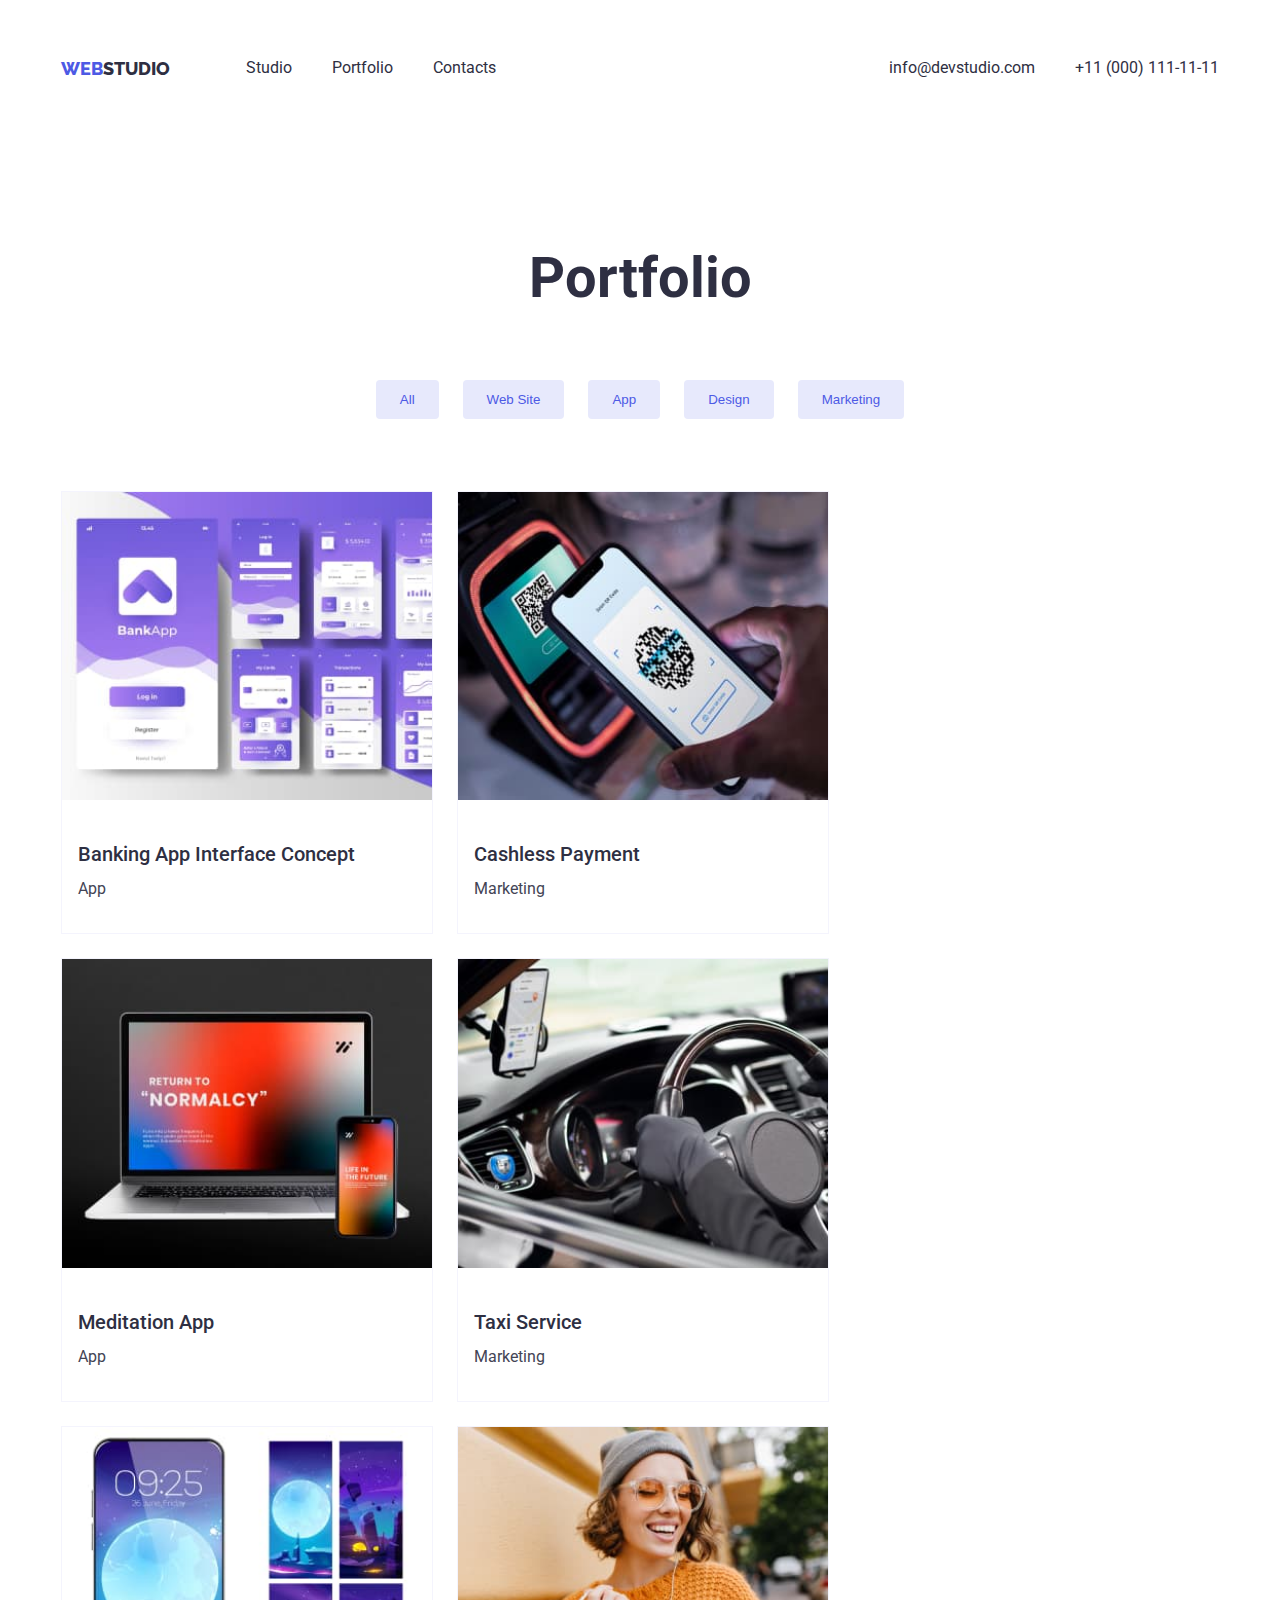
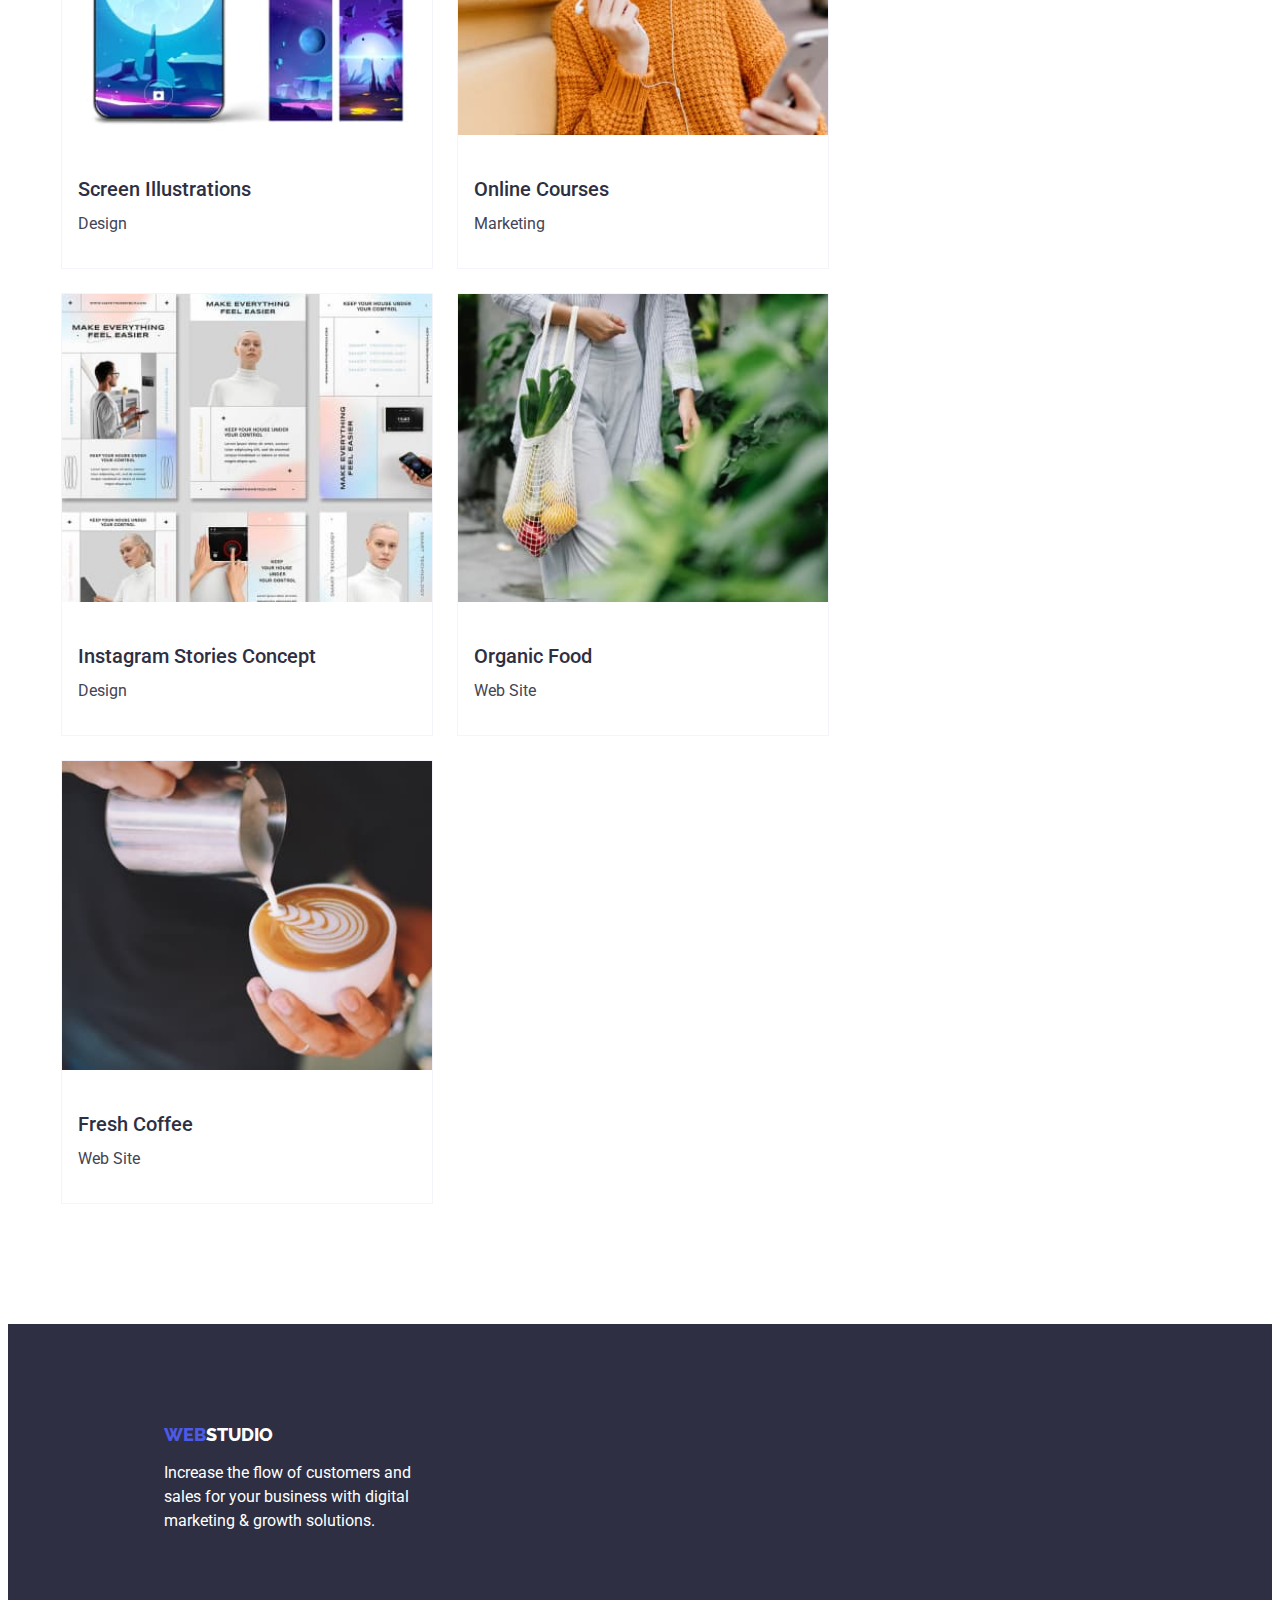
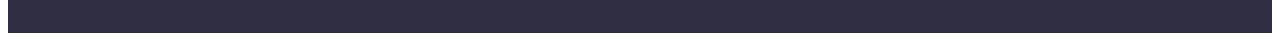
==== portfolio.html @ d29c2085 "Added styling" ====
<!doctype html>
<html lang="en">
  <head>
    <meta charset="UTF-8" />
    <title>Portfolio</title>
    <link
      rel="stylesheet"
      href="https://cdnjs.cloudflare.com/ajax/libs/modern-normalize/2.0.0/modern-normalize.min.css"
      integrity="sha512-4xo8blKMVCiXpTaLzQSLSw3KFOVPWhm/TRtuPVc4WG6kUgjH6J03IBuG7JZPkcWMxJ5huwaBpOpnwYElP/m6wg=="
      crossorigin="anonymous"
      referrerpolicy="no-referrer"
    />
    <link
      href="https://fonts.googleapis.com/css2?family=Raleway:wght@800&family=Roboto:wght@400;500;700;900&display=swap"
      rel="stylesheet"
    />
    <link rel="stylesheet" href="css/styles.css" />
  </head>

  <body>
    <header class="header">
      <nav class="navigation">
        <a class="logo" href="./index.html"
          >WEB<span class="logo-part">STUDIO</span></a
        >
        <ul class="navigation-items">
          <li><a class="link" href="./index.html">Studio</a></li>
          <li><a class="link" href="./portfolio.html">Portfolio</a></li>
          <li><a class="link" href="./index.html">Contacts</a></li>
        </ul>
      </nav>
      <address class="contacts">
        <ul class="contacts-items">
          <li>
            <a class="link" href="mailto:info@devstudio.com"
              >info@devstudio.com</a
            >
          </li>
          <li>
            <a class="link" href="tel:+110001111111">+11 (000) 111-11-11</a>
          </li>
        </ul>
      </address>
    </header>
    <main>
      <section class="section portfolio-section">
        <h1 class="general-title">Portfolio</h1>
        <ul class="filter-items">
          <li><button class="filter-button" type="button">All</button></li>
          <li><button class="filter-button" type="button">Web Site</button></li>
          <li><button class="filter-button" type="button">App</button></li>
          <li><button class="filter-button" type="button">Design</button></li>
          <li>
            <button class="filter-button" type="button">Marketing</button>
          </li>
        </ul>
        <ul class="portfolio-items">
          <li class="portfolio-card">
            <a href="./portfolio.html">
              <img
                class="image"
                src="./images/portfolio/first-project.jpg"
                alt="first-project"
              />
              <div class="portfolio-card-text">
                <h2 class="card-title">Banking App Interface Concept</h2>
                <p class="card-text">App</p>
              </div>
            </a>
          </li>
          <li class="portfolio-card">
            <a href="./portfolio.html">
              <img
                class="image"
                src="./images/portfolio/second-project.jpg"
                alt="second-project"
              />
              <div class="portfolio-card-text">
                <h2 class="card-title">Cashless Payment</h2>
                <p class="card-text">Marketing</p>
              </div>
            </a>
          </li>
          <li class="portfolio-card">
            <a href="./portfolio.html">
              <img
                class="image"
                src="./images/portfolio/third-project.jpg"
                alt="third-project"
              />
              <div class="portfolio-card-text">
                <h2 class="card-title">Meditation App</h2>
                <p class="card-text">App</p>
              </div>
            </a>
          </li>
          <li class="portfolio-card">
            <a href="./portfolio.html">
              <img
                class="image"
                src="./images/portfolio/fourth-project.jpg"
                alt="fourth-project"
              />
              <div class="portfolio-card-text">
                <h2 class="card-title">Taxi Service</h2>
                <p class="card-text">Marketing</p>
              </div>
            </a>
          </li>
          <li class="portfolio-card">
            <a href="./portfolio.html">
              <img
                class="image"
                src="./images/portfolio/fifth-project.jpg"
                alt="fifth-project"
              />
              <div class="portfolio-card-text">
                <h2 class="card-title">Screen Illustrations</h2>
                <p class="card-text">Design</p>
              </div>
            </a>
          </li>
          <li class="portfolio-card">
            <a href="./portfolio.html">
              <img
                class="image"
                src="./images/portfolio/sixth-project.jpg"
                alt="sixth-project"
              />
              <div class="portfolio-card-text">
                <h2 class="card-title">Online Courses</h2>
                <p class="card-text">Marketing</p>
              </div>
            </a>
          </li>
          <li class="portfolio-card">
            <a href="./portfolio.html">
              <img
                class="image"
                src="./images/portfolio/seventh-project.jpg"
                alt="seventh-project"
              />
              <div class="portfolio-card-text">
                <h2 class="card-title">Instagram Stories Concept</h2>
                <p class="card-text">Design</p>
              </div>
            </a>
          </li>
          <li class="portfolio-card">
            <a href="./portfolio.html">
              <img
                class="image"
                src="./images/portfolio/eighth-project.jpg"
                alt="eighth-project"
              />
              <div class="portfolio-card-text">
                <h2 class="card-title">Organic Food</h2>
                <p class="card-text">Web Site</p>
              </div>
            </a>
          </li>
          <li class="portfolio-card">
            <a href="./portfolio.html">
              <img
                class="image"
                src="./images/portfolio/ninth-project.jpg"
                alt="ninth-project"
              />
              <div class="portfolio-card-text">
                <h2 class="card-title">Fresh Coffee</h2>
                <p class="card-text">Web Site</p>
              </div>
            </a>
          </li>
        </ul>
      </section>
    </main>
    <footer class="footer">
      <a class="logo" href="./index.html"
        >WEB<span class="logo-part">STUDIO</span></a
      >
      <p class="footer-text">
        Increase the flow of customers and sales for your business with digital
        marketing & growth solutions.
      </p>
    </footer>
  </body>
</html>
---- css/styles.css ----
:root {
  --container-width: 1158px;
  --primary-color: #4d5ae5;
  --primary-text-color: #2e2f42;
  --secondary-text-color: #ffffff;
  --card-text-color: #434455;
  --background-color: #ffffff;
  --button-none-active-color: #e7e9fc;
  --button-hover-color: #404bbf;
  --primary-sections-background-color: #2e2f42;
  --secondary-sections-background-color: #f4f4fd;
  --card-background-color: #2e2f4214;
  --card-border-color: #f4f4fd;
}

h1,
h2,
h3,
h4,
h5,
h6,
p {
  margin: 0;
  padding: 0;
}

body {
  font-family: 'Roboto', sans-serif;
  color: var(--primary-text-color);
  background-color: var(--background-color);
  font-size: 16px;
  line-height: 1.5;
}

button {
  border: none;
  padding: 12px 24px;
  border-radius: 4px;
  cursor: pointer;
}

ul {
  list-style-type: none;
  margin: 0;
  padding: 0;
}

a {
  text-decoration: none;
  color: var(--primary-text-color);
}

.header {
  display: flex;
  justify-content: space-between;
  align-items: center;
  max-width: var(--container-width);
  height: 72px;
  margin: 0 auto;
  padding: 24px 0;
}

.logo {
  display: inline-block;
  font-family: 'Raleway', sans-serif;
  font-size: 18px;
  font-weight: 800;
  line-height: 21px;
  color: var(--primary-color);
}

.logo-part {
  color: var(--primary-text-color);
}

.navigation {
  display: flex;
  align-items: center;
}

.navigation .logo {
  margin-right: 76px;
}

.navigation-items {
  display: flex;
  gap: 40px;
}

.contacts {
  font-style: normal;
}

.contacts-items {
  display: flex;
  gap: 40px;
}

.general-title {
  font-size: 56px;
  line-height: 60px;
  text-align: center;
  max-width: 496px;
  margin: 0 auto 72px;
}

.section-title {
  font-size: 36px;
  font-weight: 700;
  text-align: center;
  margin-bottom: 72px;
}

.card-title {
  font-size: 20px;
  font-weight: 500;
  margin-bottom: 8px;
}

.card-text {
  color: var(--card-text-color);
}

.link:hover {
  color: var(--button-hover-color);
}

.image {
  width: 100%;
  object-fit: cover;
}

.order-section {
  display: flex;
  flex-direction: column;
  justify-content: center;
  align-items: center;
  gap: 48px;
  height: 600px;
  margin-bottom: 120px;
  color: var(--secondary-text-color);
  background-color: var(--primary-sections-background-color);
}

.order-button {
  background-color: var(--primary-color);
  color: var(--secondary-text-color);
}

.order-button:hover {
  background-color: var(--button-hover-color);
}

.section {
  max-width: var(--container-width);
  margin: 0 auto 120px;
}

.feature-section-items {
  display: flex;
  gap: 24px;
}

.feature-section-item {
  width: calc((100% - 48px) / 4);
}

.skills-section-items {
  display: flex;
  gap: 24px;
}

.skills-section-item {
  width: calc((100% - 48px) / 3);
}

.team-section {
  background-color: var(--secondary-sections-background-color);
}

.team-section-content {
  max-width: var(--container-width);
  padding: 120px 0;
  margin: 0 auto;
}

.team-section-items {
  display: flex;
  gap: 24px;
}

.team-card {
  width: calc((100% - 48px) / 4);
  padding-bottom: 32px;
  text-align: center;
  background-color: var(--background-color);
  border-radius: 0 0 4px 4px;
  box-shadow:
    0 2px 1px 0 rgba(46, 47, 66, 0.08),
    0 1px 1px 0 rgba(46, 47, 66, 0.16),
    0 1px 6px 0 rgba(46, 47, 66, 0.08);
}

.filter-button {
  color: var(--primary-color);
  background-color: var(--button-none-active-color);
}

.filter-button:hover {
  background-color: var(--button-hover-color);
  color: var(--secondary-text-color);
}

.portfolio-section {
  padding-top: 120px;
}

.portfolio-items {
  display: flex;
  flex-wrap: wrap;
  gap: 24px;
}

.portfolio-card {
  width: calc((100% - 48px) / 3);
  border: 1px solid var(--card-border-color);
}

.portfolio-card:hover {
  box-shadow:
    0 2px 1px 0 rgba(46, 47, 66, 0.08),
    0 1px 1px 0 rgba(46, 47, 66, 0.16),
    0 1px 6px 0 rgba(46, 47, 66, 0.08);
}

.portfolio-card-text {
  padding: 32px 16px;
}

.filter-items {
  display: flex;
  justify-content: center;
  flex-wrap: wrap;
  gap: 24px;
  margin-bottom: 72px;
}

.footer {
  padding: 100px 156px;
  background-color: var(--primary-sections-background-color);
  color: var(--background-color);
}

.footer .logo {
  margin-bottom: 16px;
}

.footer .logo-part {
  color: var(--secondary-text-color);
}

.footer-text {
  max-width: 264px;
}
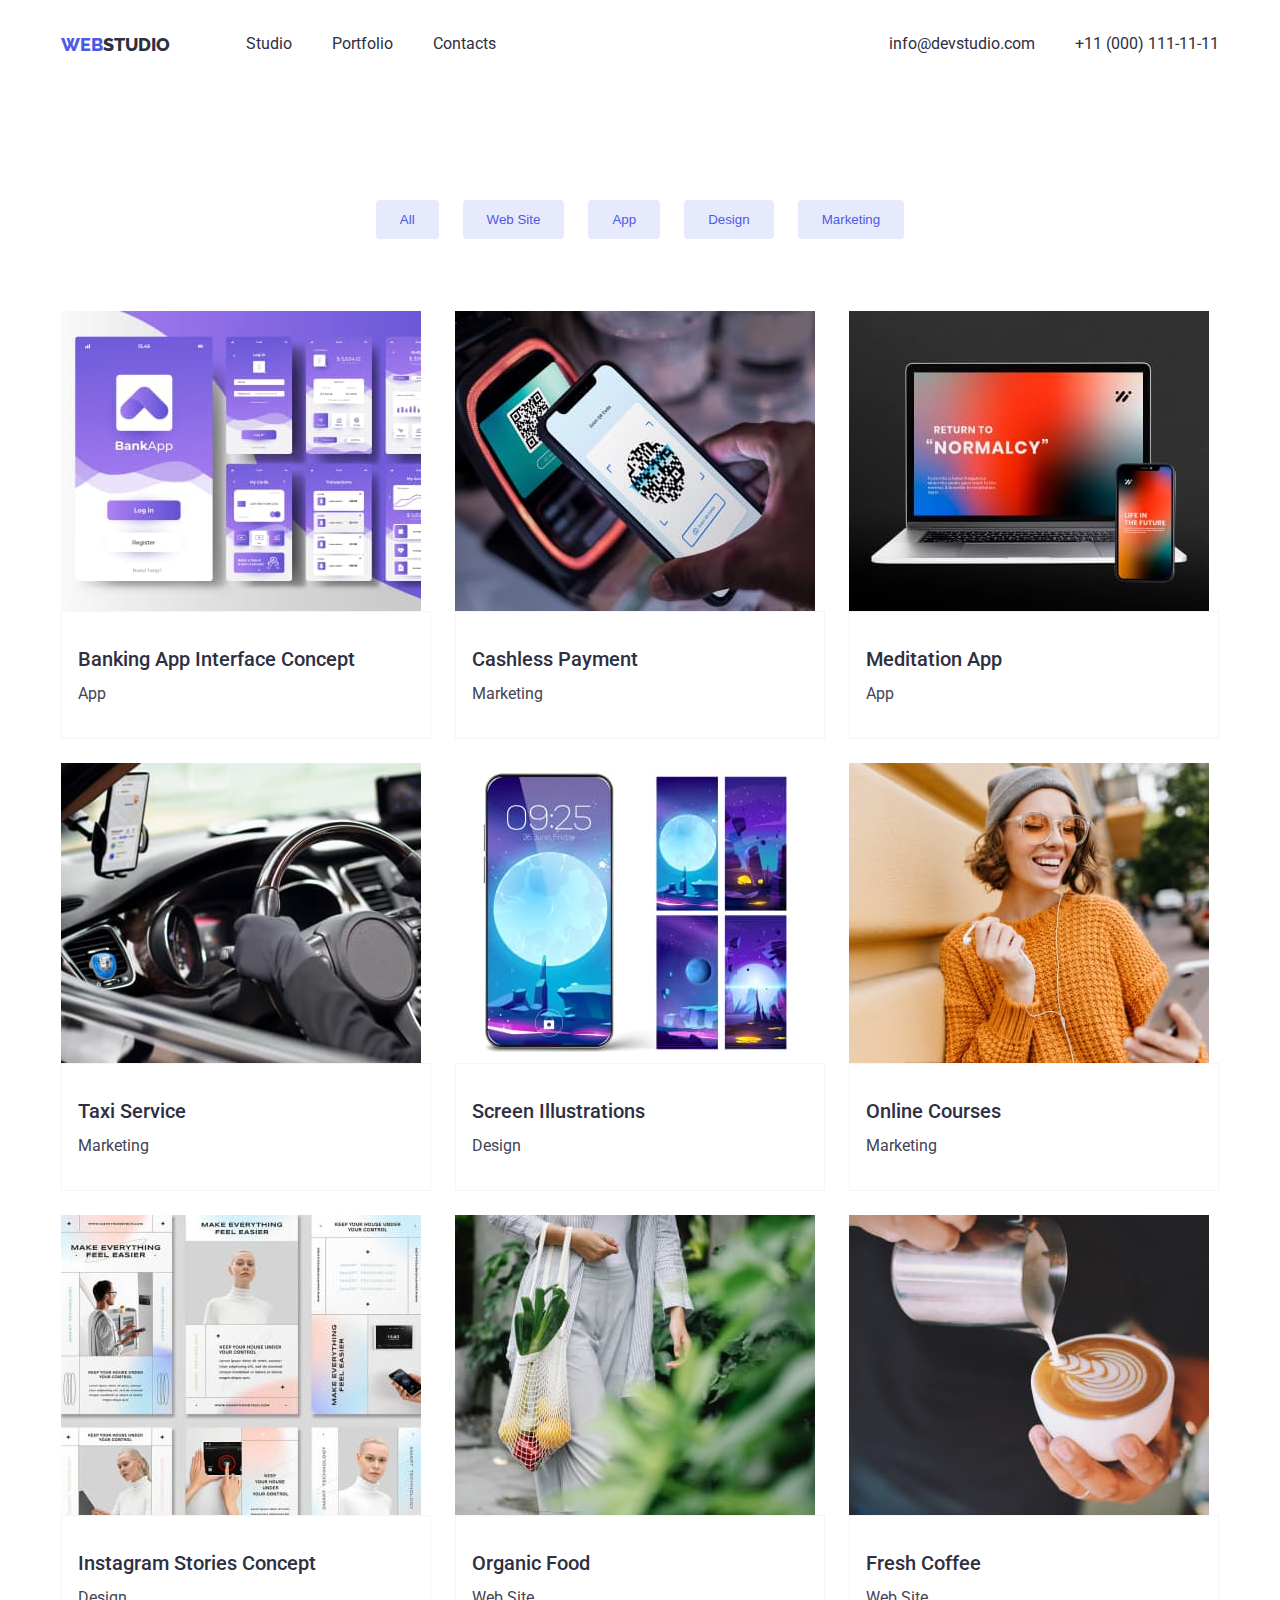
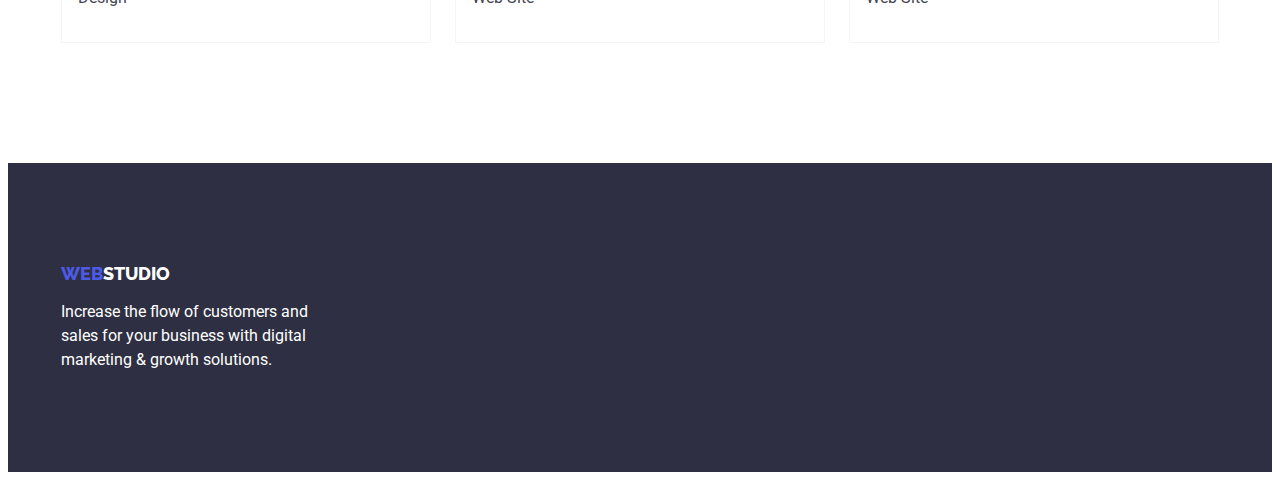
==== commit 7da576a5: "Fix comments" ====
--- a/portfolio.html
+++ b/portfolio.html
@@ -19,170 +19,180 @@
 
   <body>
     <header class="header">
-      <nav class="navigation">
+      <div class="container">
+        <nav class="navigation">
+          <a class="logo" href="./index.html"
+            >WEB<span class="logo-part">STUDIO</span></a
+          >
+          <ul class="navigation-items">
+            <li><a class="link" href="./index.html">Studio</a></li>
+            <li><a class="link" href="./portfolio.html">Portfolio</a></li>
+            <li><a class="link" href="./index.html">Contacts</a></li>
+          </ul>
+        </nav>
+        <address class="contacts">
+          <ul class="contacts-items">
+            <li>
+              <a class="link" href="mailto:info@devstudio.com"
+                >info@devstudio.com</a
+              >
+            </li>
+            <li>
+              <a class="link" href="tel:+110001111111">+11 (000) 111-11-11</a>
+            </li>
+          </ul>
+        </address>
+      </div>
+    </header>
+
+    <main>
+      <section class="section portfolio-section">
+        <div class="container">
+          <h1 class="general-title visually-hidden">Portfolio</h1>
+          <ul class="filter-items">
+            <li><button class="filter-button" type="button">All</button></li>
+            <li>
+              <button class="filter-button" type="button">Web Site</button>
+            </li>
+            <li><button class="filter-button" type="button">App</button></li>
+            <li><button class="filter-button" type="button">Design</button></li>
+            <li>
+              <button class="filter-button" type="button">Marketing</button>
+            </li>
+          </ul>
+          <ul class="portfolio-items">
+            <li class="portfolio-card">
+              <a href="./portfolio.html">
+                <img
+                  class="image"
+                  src="./images/portfolio/first-project.jpg"
+                  alt="first-project"
+                />
+                <div class="portfolio-card-text">
+                  <h2 class="card-title">Banking App Interface Concept</h2>
+                  <p class="card-text">App</p>
+                </div>
+              </a>
+            </li>
+            <li class="portfolio-card">
+              <a href="./portfolio.html">
+                <img
+                  class="image"
+                  src="./images/portfolio/second-project.jpg"
+                  alt="second-project"
+                />
+                <div class="portfolio-card-text">
+                  <h2 class="card-title">Cashless Payment</h2>
+                  <p class="card-text">Marketing</p>
+                </div>
+              </a>
+            </li>
+            <li class="portfolio-card">
+              <a href="./portfolio.html">
+                <img
+                  class="image"
+                  src="./images/portfolio/third-project.jpg"
+                  alt="third-project"
+                />
+                <div class="portfolio-card-text">
+                  <h2 class="card-title">Meditation App</h2>
+                  <p class="card-text">App</p>
+                </div>
+              </a>
+            </li>
+            <li class="portfolio-card">
+              <a href="./portfolio.html">
+                <img
+                  class="image"
+                  src="./images/portfolio/fourth-project.jpg"
+                  alt="fourth-project"
+                />
+                <div class="portfolio-card-text">
+                  <h2 class="card-title">Taxi Service</h2>
+                  <p class="card-text">Marketing</p>
+                </div>
+              </a>
+            </li>
+            <li class="portfolio-card">
+              <a href="./portfolio.html">
+                <img
+                  class="image"
+                  src="./images/portfolio/fifth-project.jpg"
+                  alt="fifth-project"
+                />
+                <div class="portfolio-card-text">
+                  <h2 class="card-title">Screen Illustrations</h2>
+                  <p class="card-text">Design</p>
+                </div>
+              </a>
+            </li>
+            <li class="portfolio-card">
+              <a href="./portfolio.html">
+                <img
+                  class="image"
+                  src="./images/portfolio/sixth-project.jpg"
+                  alt="sixth-project"
+                />
+                <div class="portfolio-card-text">
+                  <h2 class="card-title">Online Courses</h2>
+                  <p class="card-text">Marketing</p>
+                </div>
+              </a>
+            </li>
+            <li class="portfolio-card">
+              <a href="./portfolio.html">
+                <img
+                  class="image"
+                  src="./images/portfolio/seventh-project.jpg"
+                  alt="seventh-project"
+                />
+                <div class="portfolio-card-text">
+                  <h2 class="card-title">Instagram Stories Concept</h2>
+                  <p class="card-text">Design</p>
+                </div>
+              </a>
+            </li>
+            <li class="portfolio-card">
+              <a href="./portfolio.html">
+                <img
+                  class="image"
+                  src="./images/portfolio/eighth-project.jpg"
+                  alt="eighth-project"
+                />
+                <div class="portfolio-card-text">
+                  <h2 class="card-title">Organic Food</h2>
+                  <p class="card-text">Web Site</p>
+                </div>
+              </a>
+            </li>
+            <li class="portfolio-card">
+              <a href="./portfolio.html">
+                <img
+                  class="image"
+                  src="./images/portfolio/ninth-project.jpg"
+                  alt="ninth-project"
+                />
+                <div class="portfolio-card-text">
+                  <h2 class="card-title">Fresh Coffee</h2>
+                  <p class="card-text">Web Site</p>
+                </div>
+              </a>
+            </li>
+          </ul>
+        </div>
+      </section>
+    </main>
+
+    <footer class="footer">
+      <div class="container">
         <a class="logo" href="./index.html"
           >WEB<span class="logo-part">STUDIO</span></a
         >
-        <ul class="navigation-items">
-          <li><a class="link" href="./index.html">Studio</a></li>
-          <li><a class="link" href="./portfolio.html">Portfolio</a></li>
-          <li><a class="link" href="./index.html">Contacts</a></li>
-        </ul>
-      </nav>
-      <address class="contacts">
-        <ul class="contacts-items">
-          <li>
-            <a class="link" href="mailto:info@devstudio.com"
-              >info@devstudio.com</a
-            >
-          </li>
-          <li>
-            <a class="link" href="tel:+110001111111">+11 (000) 111-11-11</a>
-          </li>
-        </ul>
-      </address>
-    </header>
-    <main>
-      <section class="section portfolio-section">
-        <h1 class="general-title">Portfolio</h1>
-        <ul class="filter-items">
-          <li><button class="filter-button" type="button">All</button></li>
-          <li><button class="filter-button" type="button">Web Site</button></li>
-          <li><button class="filter-button" type="button">App</button></li>
-          <li><button class="filter-button" type="button">Design</button></li>
-          <li>
-            <button class="filter-button" type="button">Marketing</button>
-          </li>
-        </ul>
-        <ul class="portfolio-items">
-          <li class="portfolio-card">
-            <a href="./portfolio.html">
-              <img
-                class="image"
-                src="./images/portfolio/first-project.jpg"
-                alt="first-project"
-              />
-              <div class="portfolio-card-text">
-                <h2 class="card-title">Banking App Interface Concept</h2>
-                <p class="card-text">App</p>
-              </div>
-            </a>
-          </li>
-          <li class="portfolio-card">
-            <a href="./portfolio.html">
-              <img
-                class="image"
-                src="./images/portfolio/second-project.jpg"
-                alt="second-project"
-              />
-              <div class="portfolio-card-text">
-                <h2 class="card-title">Cashless Payment</h2>
-                <p class="card-text">Marketing</p>
-              </div>
-            </a>
-          </li>
-          <li class="portfolio-card">
-            <a href="./portfolio.html">
-              <img
-                class="image"
-                src="./images/portfolio/third-project.jpg"
-                alt="third-project"
-              />
-              <div class="portfolio-card-text">
-                <h2 class="card-title">Meditation App</h2>
-                <p class="card-text">App</p>
-              </div>
-            </a>
-          </li>
-          <li class="portfolio-card">
-            <a href="./portfolio.html">
-              <img
-                class="image"
-                src="./images/portfolio/fourth-project.jpg"
-                alt="fourth-project"
-              />
-              <div class="portfolio-card-text">
-                <h2 class="card-title">Taxi Service</h2>
-                <p class="card-text">Marketing</p>
-              </div>
-            </a>
-          </li>
-          <li class="portfolio-card">
-            <a href="./portfolio.html">
-              <img
-                class="image"
-                src="./images/portfolio/fifth-project.jpg"
-                alt="fifth-project"
-              />
-              <div class="portfolio-card-text">
-                <h2 class="card-title">Screen Illustrations</h2>
-                <p class="card-text">Design</p>
-              </div>
-            </a>
-          </li>
-          <li class="portfolio-card">
-            <a href="./portfolio.html">
-              <img
-                class="image"
-                src="./images/portfolio/sixth-project.jpg"
-                alt="sixth-project"
-              />
-              <div class="portfolio-card-text">
-                <h2 class="card-title">Online Courses</h2>
-                <p class="card-text">Marketing</p>
-              </div>
-            </a>
-          </li>
-          <li class="portfolio-card">
-            <a href="./portfolio.html">
-              <img
-                class="image"
-                src="./images/portfolio/seventh-project.jpg"
-                alt="seventh-project"
-              />
-              <div class="portfolio-card-text">
-                <h2 class="card-title">Instagram Stories Concept</h2>
-                <p class="card-text">Design</p>
-              </div>
-            </a>
-          </li>
-          <li class="portfolio-card">
-            <a href="./portfolio.html">
-              <img
-                class="image"
-                src="./images/portfolio/eighth-project.jpg"
-                alt="eighth-project"
-              />
-              <div class="portfolio-card-text">
-                <h2 class="card-title">Organic Food</h2>
-                <p class="card-text">Web Site</p>
-              </div>
-            </a>
-          </li>
-          <li class="portfolio-card">
-            <a href="./portfolio.html">
-              <img
-                class="image"
-                src="./images/portfolio/ninth-project.jpg"
-                alt="ninth-project"
-              />
-              <div class="portfolio-card-text">
-                <h2 class="card-title">Fresh Coffee</h2>
-                <p class="card-text">Web Site</p>
-              </div>
-            </a>
-          </li>
-        </ul>
-      </section>
-    </main>
-    <footer class="footer">
-      <a class="logo" href="./index.html"
-        >WEB<span class="logo-part">STUDIO</span></a
-      >
-      <p class="footer-text">
-        Increase the flow of customers and sales for your business with digital
-        marketing & growth solutions.
-      </p>
+        <p class="footer-text">
+          Increase the flow of customers and sales for your business with
+          digital marketing & growth solutions.
+        </p>
+      </div>
     </footer>
   </body>
 </html>
--- a/css/styles.css
+++ b/css/styles.css
@@ -50,14 +50,29 @@
   color: var(--primary-text-color);
 }
 
-.header {
+.container {
+  max-width: var(--container-width);
+  padding: 0 15px;
+  margin: 0 auto;
+}
+
+.visually-hidden {
+  position: absolute;
+  width: 1px;
+  height: 1px;
+  margin: -1px;
+  border: 0;
+  padding: 0;
+  white-space: nowrap;
+  clip-path: inset(100%);
+  clip: rect(0 0 0 0);
+  overflow: hidden;
+}
+
+.header .container {
   display: flex;
   justify-content: space-between;
   align-items: center;
-  max-width: var(--container-width);
-  height: 72px;
-  margin: 0 auto;
-  padding: 24px 0;
 }
 
 .logo {
@@ -87,6 +102,11 @@
   gap: 40px;
 }
 
+.navigation-items .link {
+  display: block;
+  padding: 24px 0;
+}
+
 .contacts {
   font-style: normal;
 }
@@ -94,6 +114,11 @@
 .contacts-items {
   display: flex;
   gap: 40px;
+}
+
+.contacts-items .link {
+  display: block;
+  padding: 24px 0;
 }
 
 .general-title {
@@ -126,18 +151,15 @@
 }
 
 .image {
-  width: 100%;
+  display: block;
+  max-width: 100%;
+  height: auto;
   object-fit: cover;
 }
 
 .order-section {
-  display: flex;
-  flex-direction: column;
-  justify-content: center;
-  align-items: center;
-  gap: 48px;
-  height: 600px;
-  margin-bottom: 120px;
+  text-align: center;
+  padding: 188px 0;
   color: var(--secondary-text-color);
   background-color: var(--primary-sections-background-color);
 }
@@ -151,9 +173,8 @@
   background-color: var(--button-hover-color);
 }
 
-.section {
-  max-width: var(--container-width);
-  margin: 0 auto 120px;
+.feature-section {
+  padding: 120px 0;
 }
 
 .feature-section-items {
@@ -162,7 +183,11 @@
 }
 
 .feature-section-item {
-  width: calc((100% - 48px) / 4);
+  width: calc((100% - 72px) / 4);
+}
+
+.skills-section {
+  padding: 0 0 120px;
 }
 
 .skills-section-items {
@@ -175,22 +200,17 @@
 }
 
 .team-section {
+  padding: 120px 0;
   background-color: var(--secondary-sections-background-color);
 }
 
-.team-section-content {
-  max-width: var(--container-width);
-  padding: 120px 0;
-  margin: 0 auto;
-}
-
 .team-section-items {
   display: flex;
   gap: 24px;
 }
 
 .team-card {
-  width: calc((100% - 48px) / 4);
+  width: calc((100% - 72px) / 4);
   padding-bottom: 32px;
   text-align: center;
   background-color: var(--background-color);
@@ -212,7 +232,7 @@
 }
 
 .portfolio-section {
-  padding-top: 120px;
+  padding: 120px 0;
 }
 
 .portfolio-items {
@@ -223,7 +243,6 @@
 
 .portfolio-card {
   width: calc((100% - 48px) / 3);
-  border: 1px solid var(--card-border-color);
 }
 
 .portfolio-card:hover {
@@ -235,6 +254,7 @@
 
 .portfolio-card-text {
   padding: 32px 16px;
+  border: 1px solid var(--card-border-color);
 }
 
 .filter-items {
@@ -246,7 +266,7 @@
 }
 
 .footer {
-  padding: 100px 156px;
+  padding: 100px 0;
   background-color: var(--primary-sections-background-color);
   color: var(--background-color);
 }
